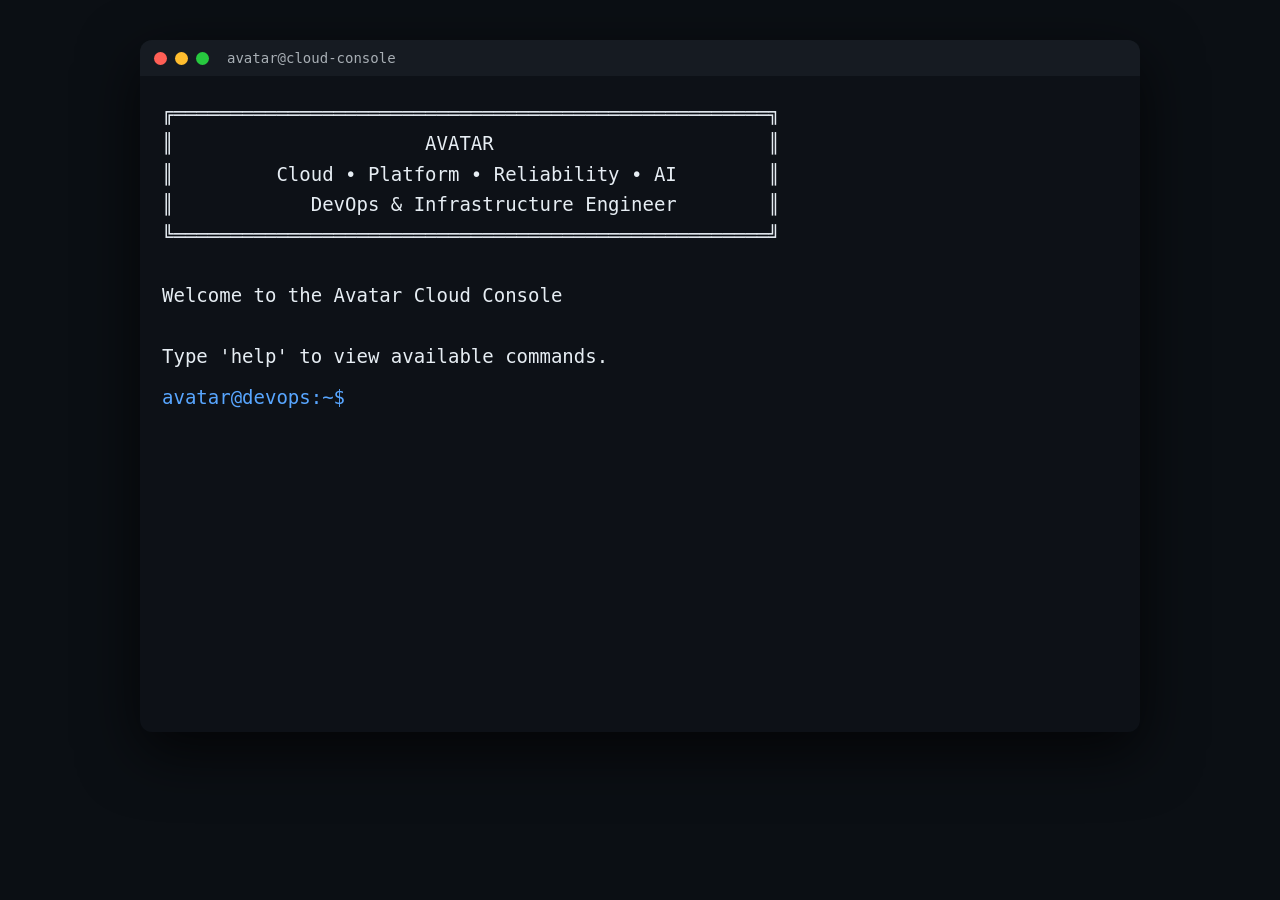
==== index.html @ ad1adbdb "Add files via upload" ====
<!DOCTYPE html>
<html lang="en">
<head>
  <meta charset="UTF-8" />
  <title>Avatar — DevOps Engineer</title>
  <link rel="stylesheet" href="style.css" />
</head>

<body>

<canvas id="matrix"></canvas>

<div id="bootScreen"></div>

<div id="terminalWindow" class="hidden">

  <div class="titlebar">
    <span class="dot red"></span>
    <span class="dot yellow"></span>
    <span class="dot green"></span>
    <span class="title">avatar@cloud-console</span>
  </div>

  <div id="terminal" class="terminal">

    <div id="output"></div>

    <div class="input-line">
      <span class="prompt">avatar@devops:~$</span>
      <input id="commandInput" autofocus autocomplete="off" />
    </div>

  </div>
</div>

<script src="script.js"></script>

</body>
</html>
---- style.css ----
html, body {
  margin: 0;
  padding: 0;
  background: #0b0f14;
  color: #e6edf3;
  font-family: ui-monospace, SFMono-Regular, Menlo, monospace;
  font-size: 19px;
  height: 100%;
  overflow-x: hidden;
}

/* MATRIX BACKGROUND */
#matrix {
  position: fixed;
  top: 0;
  left: 0;
  width: 100%;
  height: 100%;
  opacity: 0.03;
  z-index: -1;
}

/* BOOT SCREEN */
#bootScreen {
  padding: 28px;
  white-space: pre-line;
  min-height: 100vh;
}

/* TERMINAL WINDOW */
#terminalWindow {
  width: 92%;
  max-width: 1000px;
  margin: 40px auto;
  background: #0d1117;
  border-radius: 12px;
  box-shadow: 0 20px 60px rgba(0,0,0,0.7);
  overflow: hidden;
}

/* TITLE BAR */
.titlebar {
  background: #161b22;
  padding: 10px 14px;
  display: flex;
  align-items: center;
}

.dot {
  width: 13px;
  height: 13px;
  border-radius: 50%;
  margin-right: 8px;
}

.red { background: #ff5f56; }
.yellow { background: #ffbd2e; }
.green { background: #27c93f; }

.title {
  margin-left: 10px;
  font-size: 14px;
  opacity: 0.7;
}

/* TERMINAL */
.terminal {
  padding: 22px;
  height: 68vh;
  overflow-y: auto;
}

.hidden {
  display: none;
}

/* INPUT */
.input-line {
  display: flex;
  margin-top: 14px;
}

.prompt {
  margin-right: 10px;
  color: #58a6ff;
}

input {
  background: transparent;
  border: none;
  color: #e6edf3;
  font-family: inherit;
  font-size: 19px;
  outline: none;
  width: 100%;
}

/* OUTPUT */
pre {
  margin: 0;
  line-height: 1.6;
}

/* LINKS */
a {
  color: #58a6ff;
}

/* IMAGE */
img {
  width: 150px;
  border-radius: 10px;
  margin-top: 12px;
}
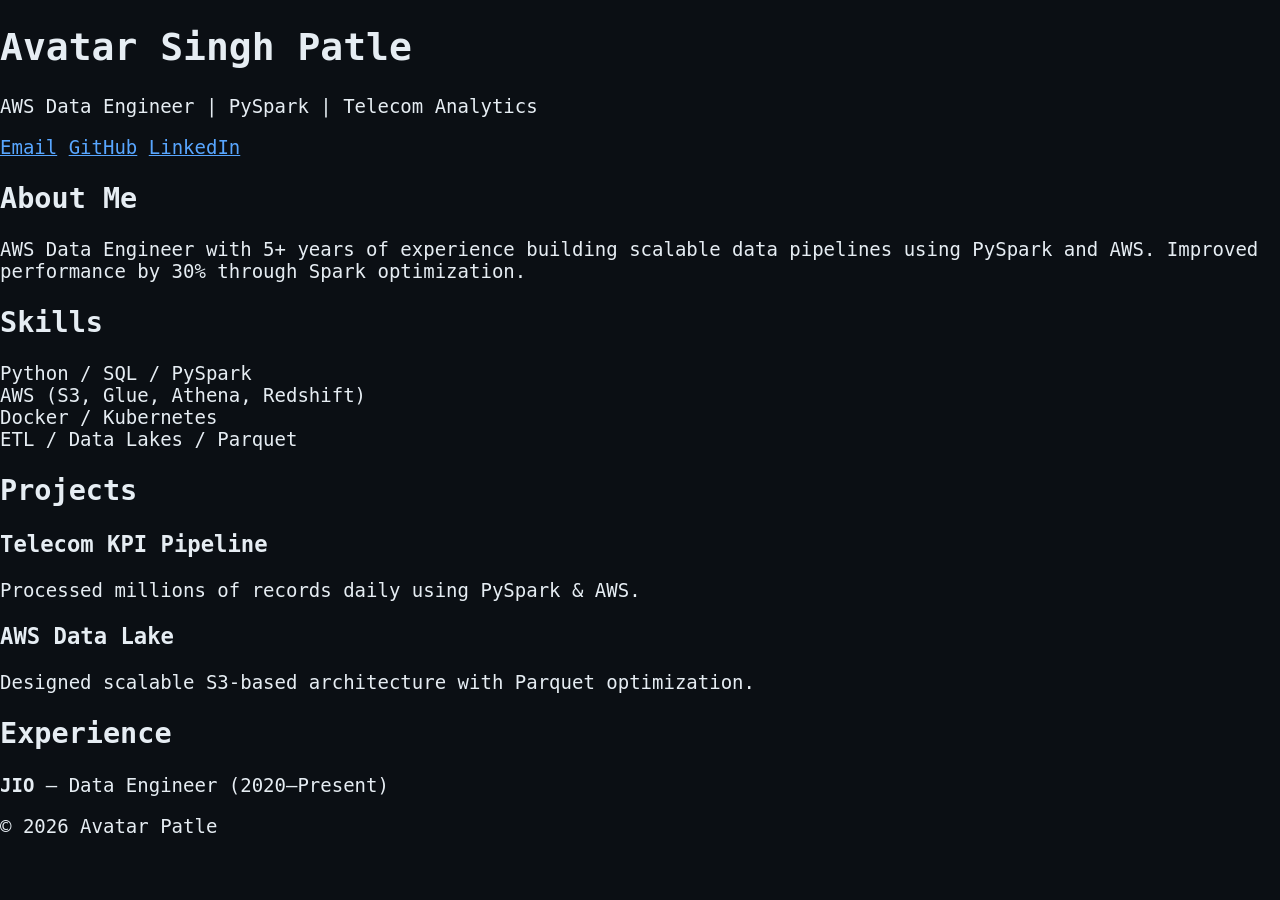
==== commit 99c25d4b: "Update index.html" ====
--- a/index.html
+++ b/index.html
@@ -1,39 +1,66 @@
 <!DOCTYPE html>
 <html lang="en">
 <head>
-  <meta charset="UTF-8" />
-  <title>Avatar — DevOps Engineer</title>
-  <link rel="stylesheet" href="style.css" />
+  <meta charset="UTF-8">
+  <meta name="viewport" content="width=device-width, initial-scale=1.0">
+  <title>Avatar Patle | Data Engineer</title>
+  <link rel="stylesheet" href="style.css">
 </head>
 
 <body>
 
-<canvas id="matrix"></canvas>
+<header>
+  <h1>Avatar Singh Patle</h1>
+  <p>AWS Data Engineer | PySpark | Telecom Analytics</p>
+  <div class="buttons">
+    <a href="mailto:avatarpatle1992@gmail.com">Email</a>
+    <a href="https://github.com/Avatar1992">GitHub</a>
+    <a href="https://linkedin.com/in/avatar-patle-data-engineering-cloud-devops905144226">LinkedIn</a>
+  </div>
+</header>
 
-<div id="bootScreen"></div>
+<section class="card reveal">
+  <h2>About Me</h2>
+  <p>
+    AWS Data Engineer with 5+ years of experience building scalable data pipelines 
+    using PySpark and AWS. Improved performance by 30% through Spark optimization.
+  </p>
+</section>
 
-<div id="terminalWindow" class="hidden">
+<section class="card reveal">
+  <h2>Skills</h2>
+  <div class="grid">
+    <div>Python / SQL / PySpark</div>
+    <div>AWS (S3, Glue, Athena, Redshift)</div>
+    <div>Docker / Kubernetes</div>
+    <div>ETL / Data Lakes / Parquet</div>
+  </div>
+</section>
 
-  <div class="titlebar">
-    <span class="dot red"></span>
-    <span class="dot yellow"></span>
-    <span class="dot green"></span>
-    <span class="title">avatar@cloud-console</span>
+<section class="card reveal">
+  <h2>Projects</h2>
+
+  <div class="project">
+    <h3>Telecom KPI Pipeline</h3>
+    <p>Processed millions of records daily using PySpark & AWS.</p>
   </div>
 
-  <div id="terminal" class="terminal">
+  <div class="project">
+    <h3>AWS Data Lake</h3>
+    <p>Designed scalable S3-based architecture with Parquet optimization.</p>
+  </div>
 
-    <div id="output"></div>
+</section>
 
-    <div class="input-line">
-      <span class="prompt">avatar@devops:~$</span>
-      <input id="commandInput" autofocus autocomplete="off" />
-    </div>
+<section class="card reveal">
+  <h2>Experience</h2>
+  <p><strong>JIO</strong> – Data Engineer (2020–Present)</p>
+</section>
 
-  </div>
-</div>
+<footer>
+  <p>© 2026 Avatar Patle</p>
+</footer>
 
 <script src="script.js"></script>
-
 </body>
 </html>
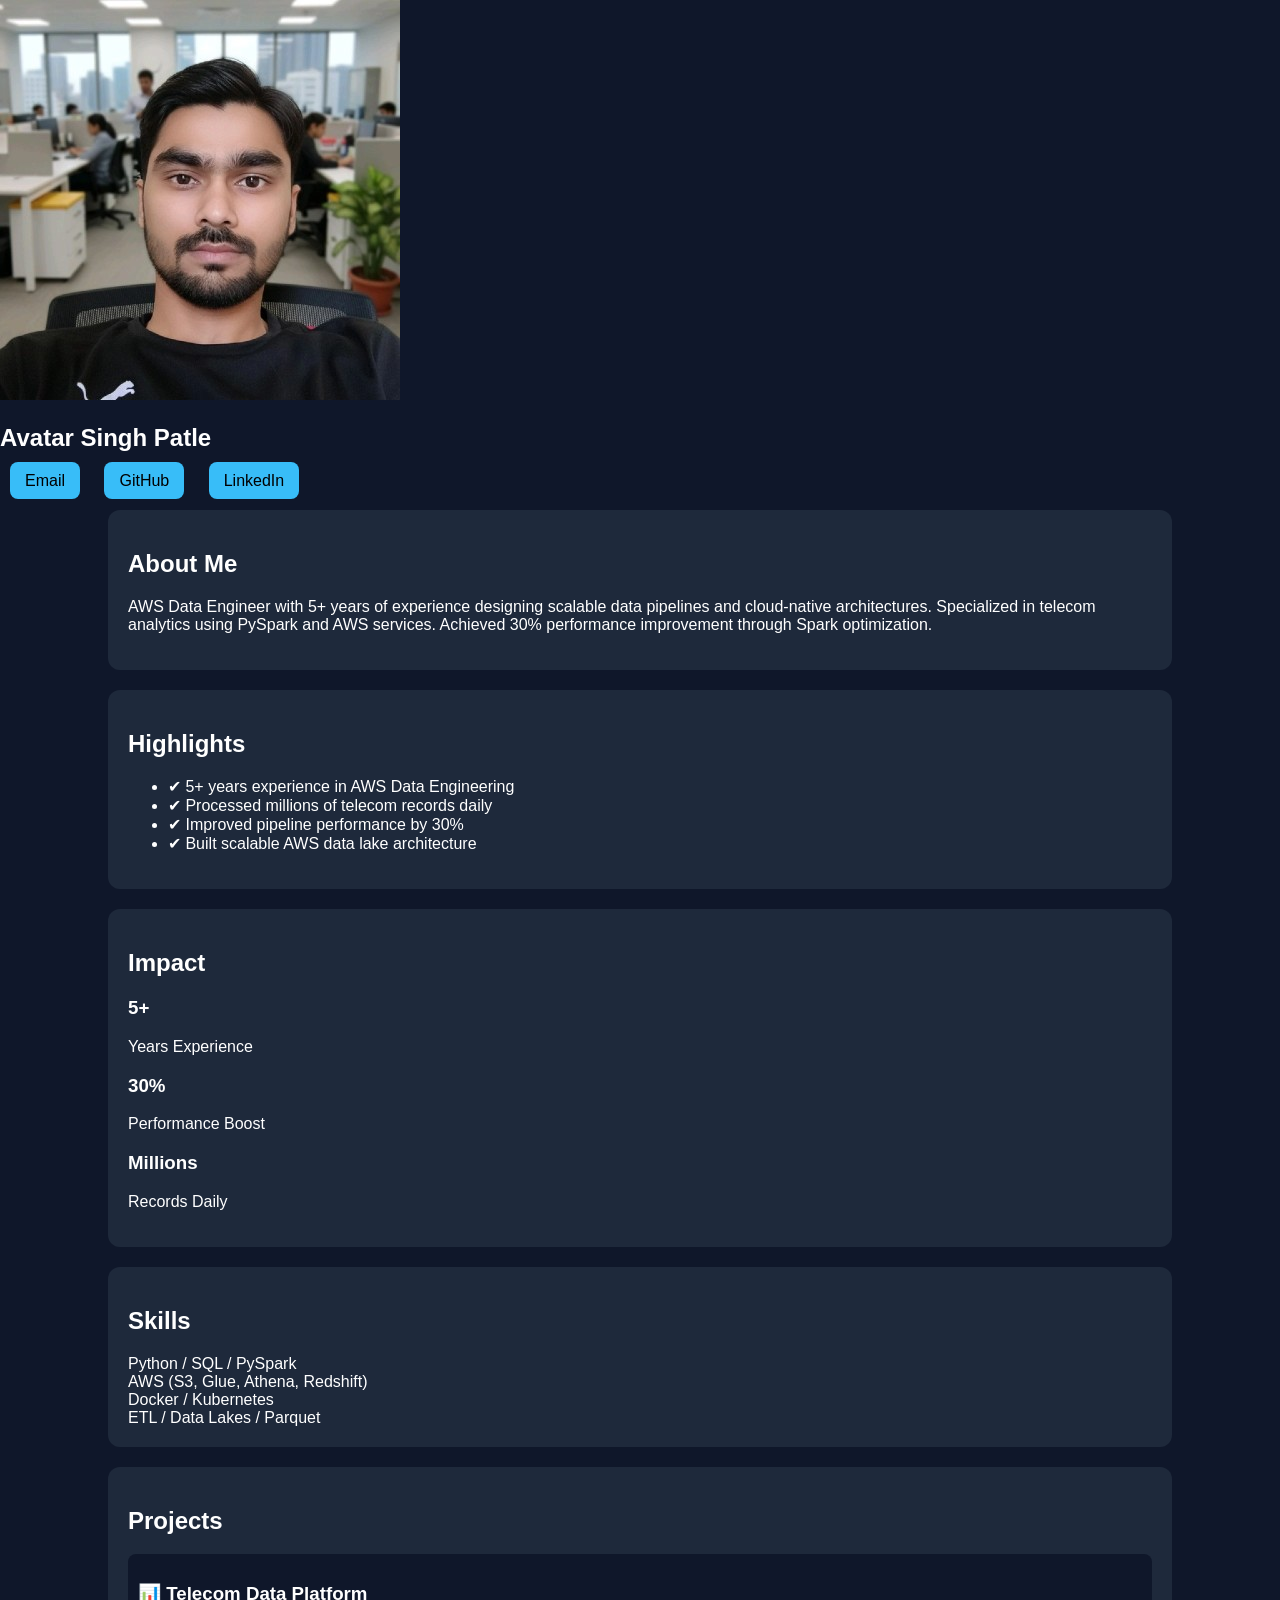
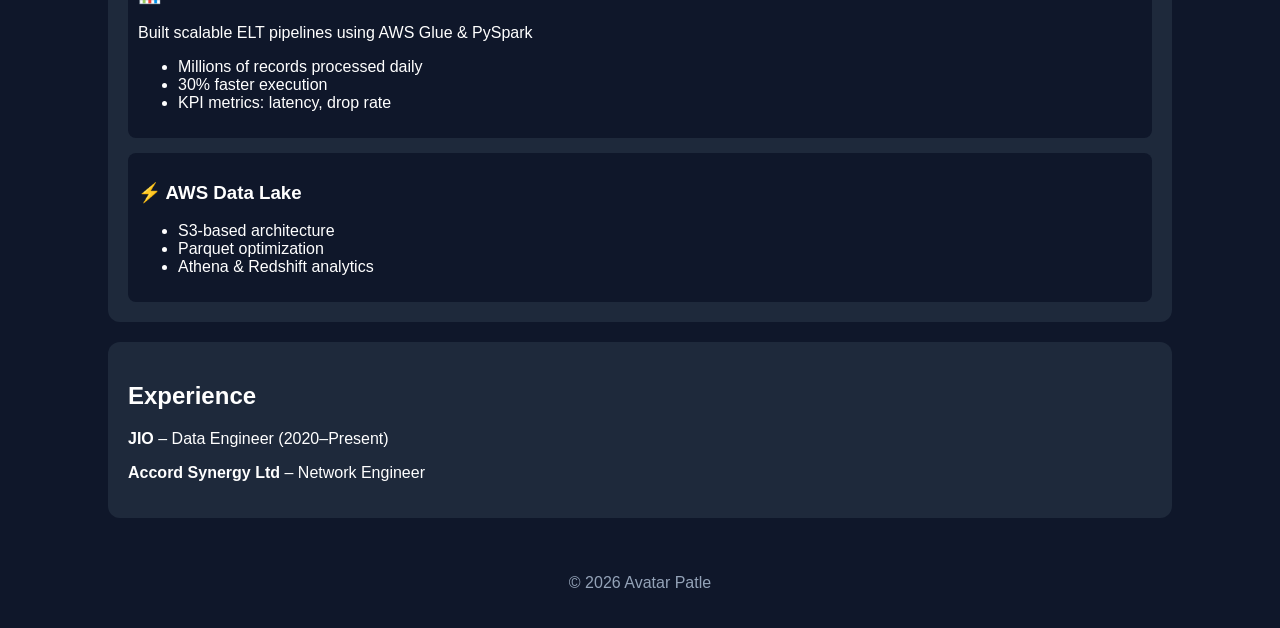
==== commit 3de85601: "Update index.html" ====
--- a/index.html
+++ b/index.html
@@ -9,27 +9,59 @@
 
 <body>
 
-<header>
-  <h1>Avatar Singh Patle</h1>
-  <p>AWS Data Engineer | PySpark | Telecom Analytics</p>
-  <div class="buttons">
-    <a href="mailto:avatarpatle1992@gmail.com">Email</a>
-    <a href="https://github.com/Avatar1992">GitHub</a>
-    <a href="https://linkedin.com/in/avatar-patle-data-engineering-cloud-devops905144226">LinkedIn</a>
+<!-- HERO -->
+<section class="hero">
+  <div class="overlay"></div>
+
+  <div class="hero-content">
+    <img src="profile.jpg" alt="Avatar Patle" class="profile-img">
+
+    <h1>Avatar Singh Patle</h1>
+    <h2><span id="typing"></span></h2>
+
+    <div class="buttons">
+      <a href="mailto:avatarpatle1992@gmail.com">Email</a>
+      <a href="https://github.com/Avatar1992">GitHub</a>
+      <a href="https://linkedin.com/in/avatar-patle-data-engineering-cloud-devops905144226">LinkedIn</a>
+    </div>
   </div>
-</header>
+</section>
 
+<!-- ABOUT -->
 <section class="card reveal">
   <h2>About Me</h2>
   <p>
-    AWS Data Engineer with 5+ years of experience building scalable data pipelines 
-    using PySpark and AWS. Improved performance by 30% through Spark optimization.
+    AWS Data Engineer with 5+ years of experience designing scalable data pipelines 
+    and cloud-native architectures. Specialized in telecom analytics using PySpark 
+    and AWS services. Achieved 30% performance improvement through Spark optimization.
   </p>
 </section>
 
+<!-- HIGHLIGHTS -->
+<section class="card reveal">
+  <h2>Highlights</h2>
+  <ul>
+    <li>✔ 5+ years experience in AWS Data Engineering</li>
+    <li>✔ Processed millions of telecom records daily</li>
+    <li>✔ Improved pipeline performance by 30%</li>
+    <li>✔ Built scalable AWS data lake architecture</li>
+  </ul>
+</section>
+
+<!-- METRICS -->
+<section class="card reveal">
+  <h2>Impact</h2>
+  <div class="metrics">
+    <div><h3>5+</h3><p>Years Experience</p></div>
+    <div><h3>30%</h3><p>Performance Boost</p></div>
+    <div><h3>Millions</h3><p>Records Daily</p></div>
+  </div>
+</section>
+
+<!-- SKILLS -->
 <section class="card reveal">
   <h2>Skills</h2>
-  <div class="grid">
+  <div class="skills">
     <div>Python / SQL / PySpark</div>
     <div>AWS (S3, Glue, Athena, Redshift)</div>
     <div>Docker / Kubernetes</div>
@@ -37,24 +69,36 @@
   </div>
 </section>
 
+<!-- PROJECTS -->
 <section class="card reveal">
   <h2>Projects</h2>
 
   <div class="project">
-    <h3>Telecom KPI Pipeline</h3>
-    <p>Processed millions of records daily using PySpark & AWS.</p>
+    <h3>📊 Telecom Data Platform</h3>
+    <p>Built scalable ELT pipelines using AWS Glue & PySpark</p>
+    <ul>
+      <li>Millions of records processed daily</li>
+      <li>30% faster execution</li>
+      <li>KPI metrics: latency, drop rate</li>
+    </ul>
   </div>
 
   <div class="project">
-    <h3>AWS Data Lake</h3>
-    <p>Designed scalable S3-based architecture with Parquet optimization.</p>
+    <h3>⚡ AWS Data Lake</h3>
+    <ul>
+      <li>S3-based architecture</li>
+      <li>Parquet optimization</li>
+      <li>Athena & Redshift analytics</li>
+    </ul>
   </div>
 
 </section>
 
+<!-- EXPERIENCE -->
 <section class="card reveal">
   <h2>Experience</h2>
   <p><strong>JIO</strong> – Data Engineer (2020–Present)</p>
+  <p><strong>Accord Synergy Ltd</strong> – Network Engineer</p>
 </section>
 
 <footer>
--- a/style.css
+++ b/style.css
@@ -1,114 +1,79 @@
-html, body {
+body {
   margin: 0;
-  padding: 0;
-  background: #0b0f14;
-  color: #e6edf3;
-  font-family: ui-monospace, SFMono-Regular, Menlo, monospace;
-  font-size: 19px;
-  height: 100%;
-  overflow-x: hidden;
+  font-family: 'Segoe UI', sans-serif;
+  background: #0f172a;
+  color: white;
 }
 
-/* MATRIX BACKGROUND */
-#matrix {
-  position: fixed;
-  top: 0;
-  left: 0;
-  width: 100%;
-  height: 100%;
-  opacity: 0.03;
-  z-index: -1;
+/* Header */
+header {
+  text-align: center;
+  padding: 60px 20px;
 }
 
-/* BOOT SCREEN */
-#bootScreen {
-  padding: 28px;
-  white-space: pre-line;
-  min-height: 100vh;
+header h1 {
+  font-size: 40px;
+  color: #38bdf8;
 }
 
-/* TERMINAL WINDOW */
-#terminalWindow {
-  width: 92%;
-  max-width: 1000px;
-  margin: 40px auto;
-  background: #0d1117;
-  border-radius: 12px;
-  box-shadow: 0 20px 60px rgba(0,0,0,0.7);
-  overflow: hidden;
+.buttons a {
+  margin: 10px;
+  padding: 10px 15px;
+  background: #38bdf8;
+  color: black;
+  border-radius: 8px;
+  text-decoration: none;
+  transition: 0.3s;
 }
 
-/* TITLE BAR */
-.titlebar {
-  background: #161b22;
-  padding: 10px 14px;
-  display: flex;
-  align-items: center;
+.buttons a:hover {
+  background: white;
 }
 
-.dot {
-  width: 13px;
-  height: 13px;
-  border-radius: 50%;
-  margin-right: 8px;
+/* Cards */
+.card {
+  width: 80%;
+  margin: 20px auto;
+  background: #1e293b;
+  padding: 20px;
+  border-radius: 12px;
+  transition: transform 0.3s;
 }
 
-.red { background: #ff5f56; }
-.yellow { background: #ffbd2e; }
-.green { background: #27c93f; }
-
-.title {
-  margin-left: 10px;
-  font-size: 14px;
-  opacity: 0.7;
+.card:hover {
+  transform: translateY(-5px);
 }
 
-/* TERMINAL */
-.terminal {
-  padding: 22px;
-  height: 68vh;
-  overflow-y: auto;
+/* Grid */
+.grid {
+  display: grid;
+  grid-template-columns: repeat(2, 1fr);
+  gap: 10px;
 }
 
-.hidden {
-  display: none;
+/* Projects */
+.project {
+  margin-top: 15px;
+  padding: 10px;
+  background: #0f172a;
+  border-radius: 8px;
 }
 
-/* INPUT */
-.input-line {
-  display: flex;
-  margin-top: 14px;
+/* Footer */
+footer {
+  text-align: center;
+  padding: 20px;
+  color: #94a3b8;
 }
 
-.prompt {
-  margin-right: 10px;
-  color: #58a6ff;
+/* Scroll Animation */
+.reveal {
+  opacity: 0;
+  transform: translateY(40px);
+  transition: 0.6s;
 }
 
-input {
-  background: transparent;
-  border: none;
-  color: #e6edf3;
-  font-family: inherit;
-  font-size: 19px;
-  outline: none;
-  width: 100%;
+.reveal.active {
+  opacity: 1;
+  transform: translateY(0);
 }
-
-/* OUTPUT */
-pre {
-  margin: 0;
-  line-height: 1.6;
-}
-
-/* LINKS */
-a {
-  color: #58a6ff;
-}
-
-/* IMAGE */
-img {
-  width: 150px;
-  border-radius: 10px;
-  margin-top: 12px;
-}
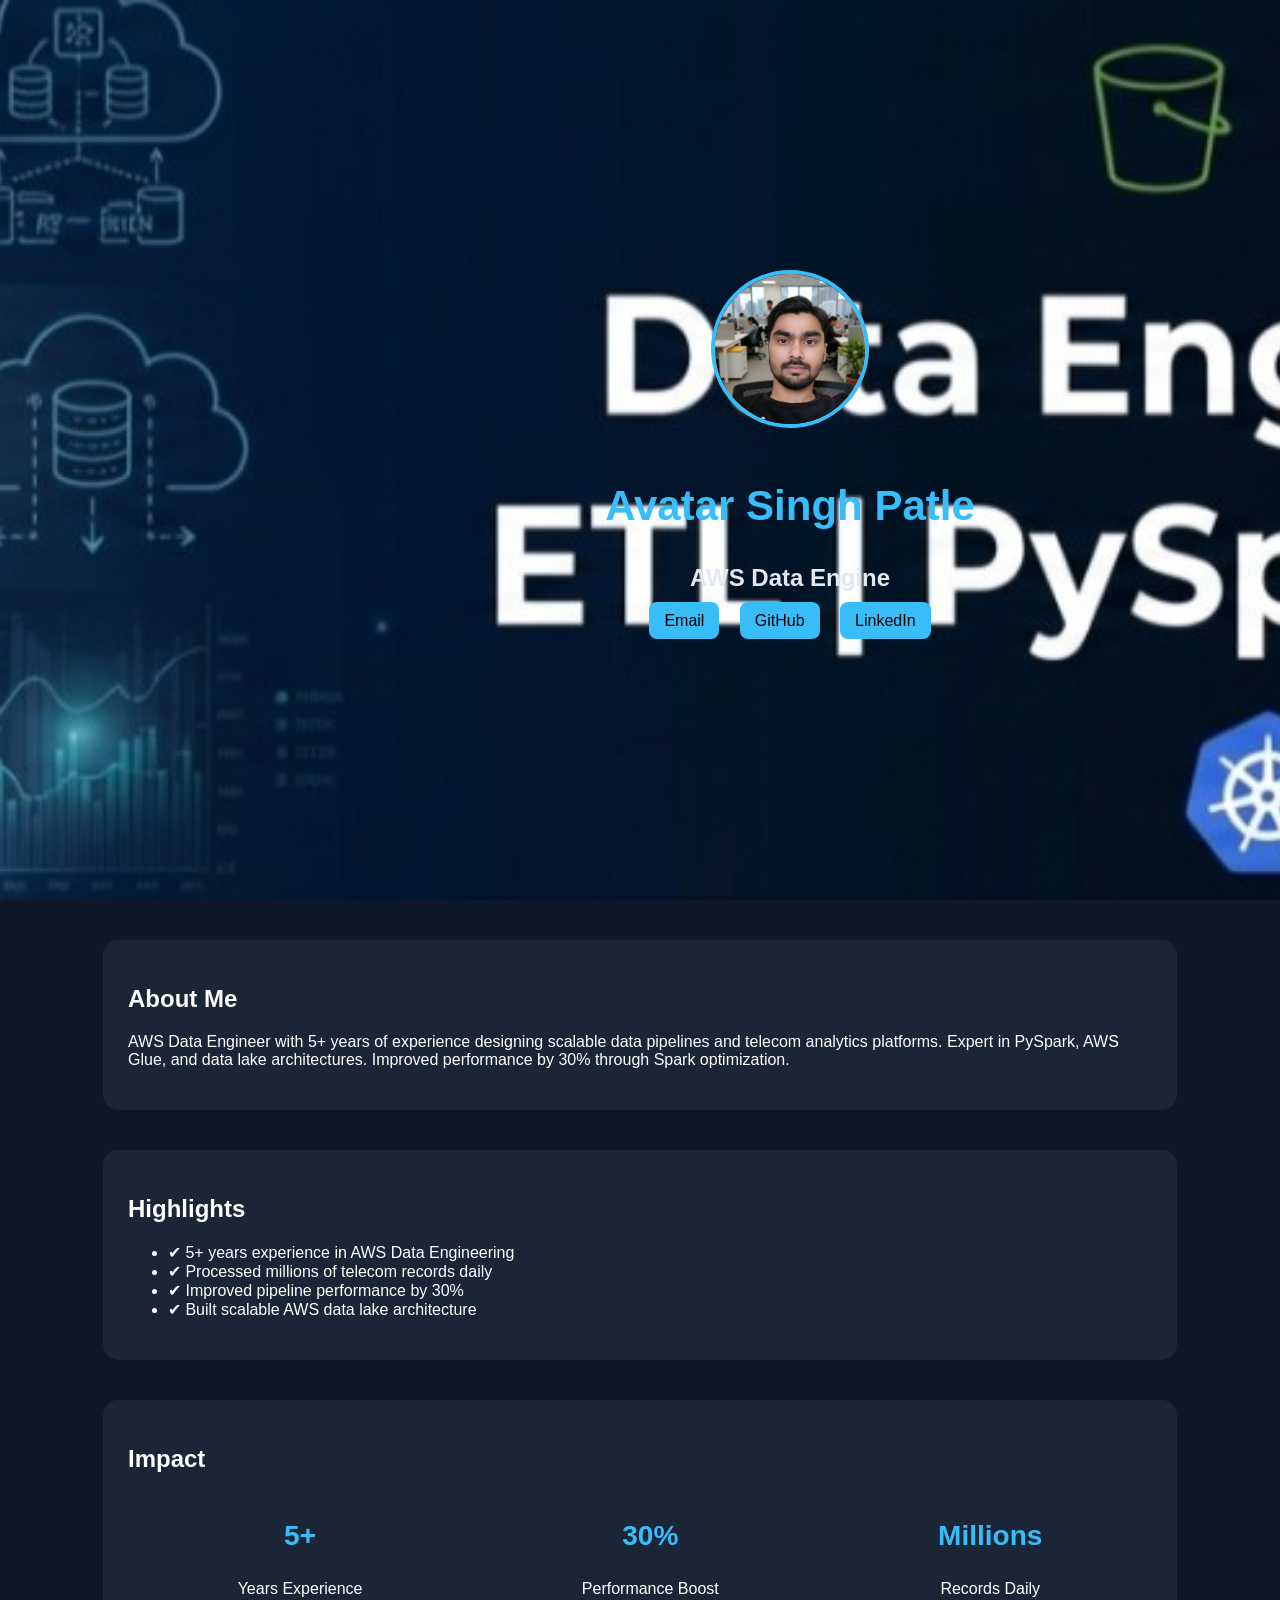
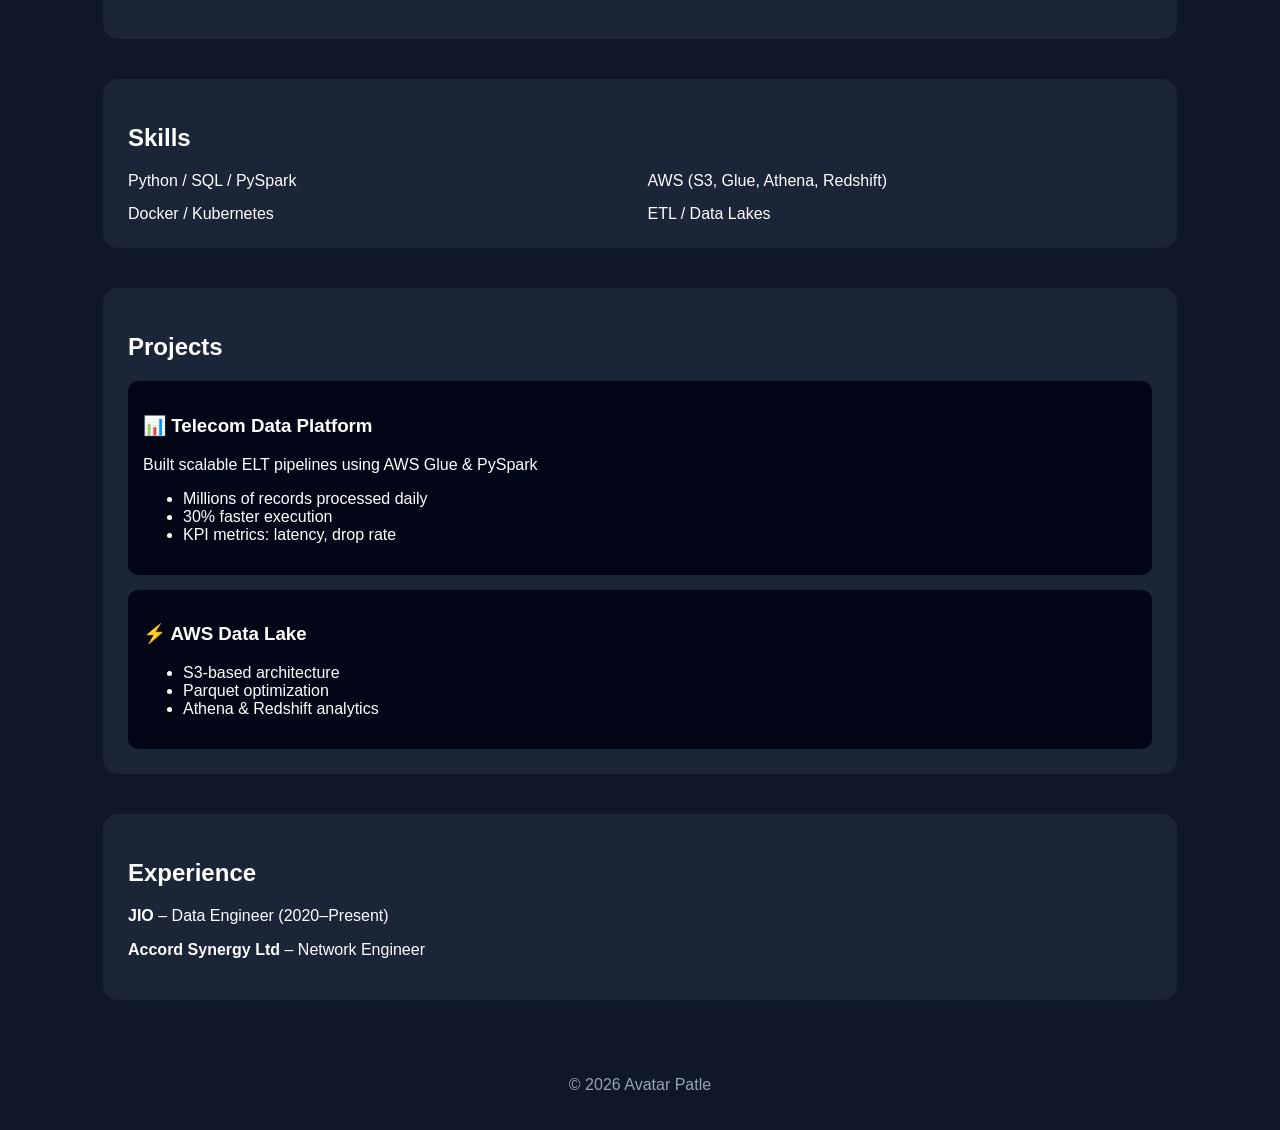
==== commit 9d0d1f8a: "Update index.html" ====
--- a/index.html
+++ b/index.html
@@ -11,10 +11,12 @@
 
 <!-- HERO -->
 <section class="hero">
-  <div class="overlay"></div>
+
+  <!-- Canvas Animation -->
+  <canvas id="bgCanvas"></canvas>
 
   <div class="hero-content">
-    <img src="profile.jpg" alt="Avatar Patle" class="profile-img">
+    <img src="profile.jpg" class="profile-img">
 
     <h1>Avatar Singh Patle</h1>
     <h2><span id="typing"></span></h2>
@@ -32,8 +34,8 @@
   <h2>About Me</h2>
   <p>
     AWS Data Engineer with 5+ years of experience designing scalable data pipelines 
-    and cloud-native architectures. Specialized in telecom analytics using PySpark 
-    and AWS services. Achieved 30% performance improvement through Spark optimization.
+    and telecom analytics platforms. Expert in PySpark, AWS Glue, and data lake architectures.
+    Improved performance by 30% through Spark optimization.
   </p>
 </section>
 
@@ -65,7 +67,7 @@
     <div>Python / SQL / PySpark</div>
     <div>AWS (S3, Glue, Athena, Redshift)</div>
     <div>Docker / Kubernetes</div>
-    <div>ETL / Data Lakes / Parquet</div>
+    <div>ETL / Data Lakes</div>
   </div>
 </section>
 
--- a/style.css
+++ b/style.css
@@ -5,19 +5,49 @@
   color: white;
 }
 
-/* Header */
-header {
-  text-align: center;
-  padding: 60px 20px;
+/* HERO */
+.hero {
+  height: 100vh;
+  background: url('banner.jpg') no-repeat center center/cover;
+  position: relative;
+  display: flex;
+  justify-content: center;
+  align-items: center;
 }
 
-header h1 {
-  font-size: 40px;
+.overlay {
+  position: absolute;
+  width: 100%;
+  height: 100%;
+  background: rgba(0,0,0,0.6);
+}
+
+.hero-content {
+  position: relative;
+  text-align: center;
+  z-index: 2;
+}
+
+.profile-img {
+  width: 150px;
+  height: 150px;
+  border-radius: 50%;
+  border: 4px solid #38bdf8;
+  margin-bottom: 15px;
+}
+
+.hero h1 {
+  font-size: 42px;
   color: #38bdf8;
 }
 
+.hero h2 {
+  color: #e2e8f0;
+}
+
+/* BUTTONS */
 .buttons a {
-  margin: 10px;
+  margin: 8px;
   padding: 10px 15px;
   background: #38bdf8;
   color: black;
@@ -30,43 +60,55 @@
   background: white;
 }
 
-/* Cards */
+/* CARDS */
 .card {
   width: 80%;
-  margin: 20px auto;
-  background: #1e293b;
-  padding: 20px;
-  border-radius: 12px;
-  transition: transform 0.3s;
+  margin: 40px auto;
+  padding: 25px;
+  border-radius: 15px;
+  background: rgba(30,41,59,0.85);
+  backdrop-filter: blur(10px);
 }
 
 .card:hover {
   transform: translateY(-5px);
 }
 
-/* Grid */
-.grid {
+/* SKILLS */
+.skills {
   display: grid;
-  grid-template-columns: repeat(2, 1fr);
-  gap: 10px;
+  grid-template-columns: repeat(2,1fr);
+  gap: 15px;
 }
 
-/* Projects */
+/* PROJECT */
 .project {
   margin-top: 15px;
-  padding: 10px;
-  background: #0f172a;
-  border-radius: 8px;
+  padding: 15px;
+  background: #020617;
+  border-radius: 10px;
 }
 
-/* Footer */
+/* METRICS */
+.metrics {
+  display: flex;
+  justify-content: space-around;
+  text-align: center;
+}
+
+.metrics h3 {
+  color: #38bdf8;
+  font-size: 28px;
+}
+
+/* FOOTER */
 footer {
   text-align: center;
   padding: 20px;
   color: #94a3b8;
 }
 
-/* Scroll Animation */
+/* ANIMATION */
 .reveal {
   opacity: 0;
   transform: translateY(40px);
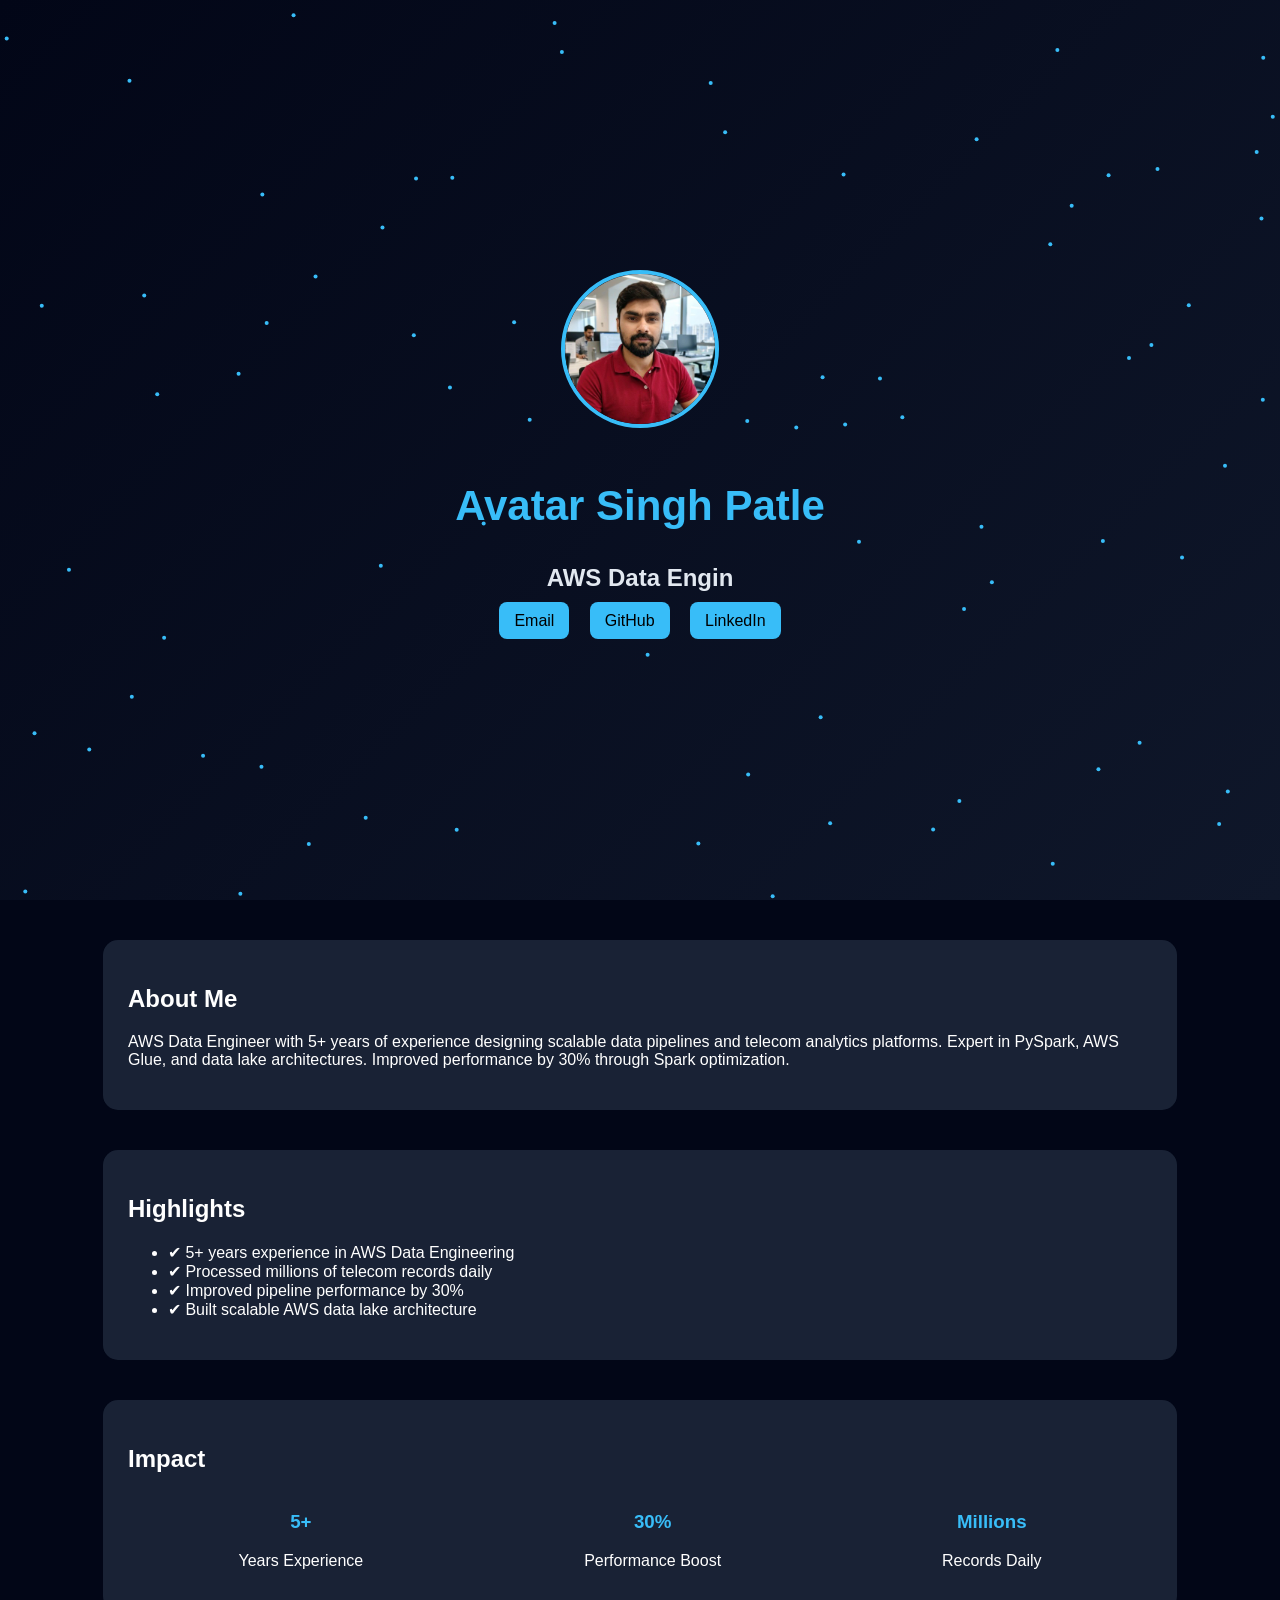
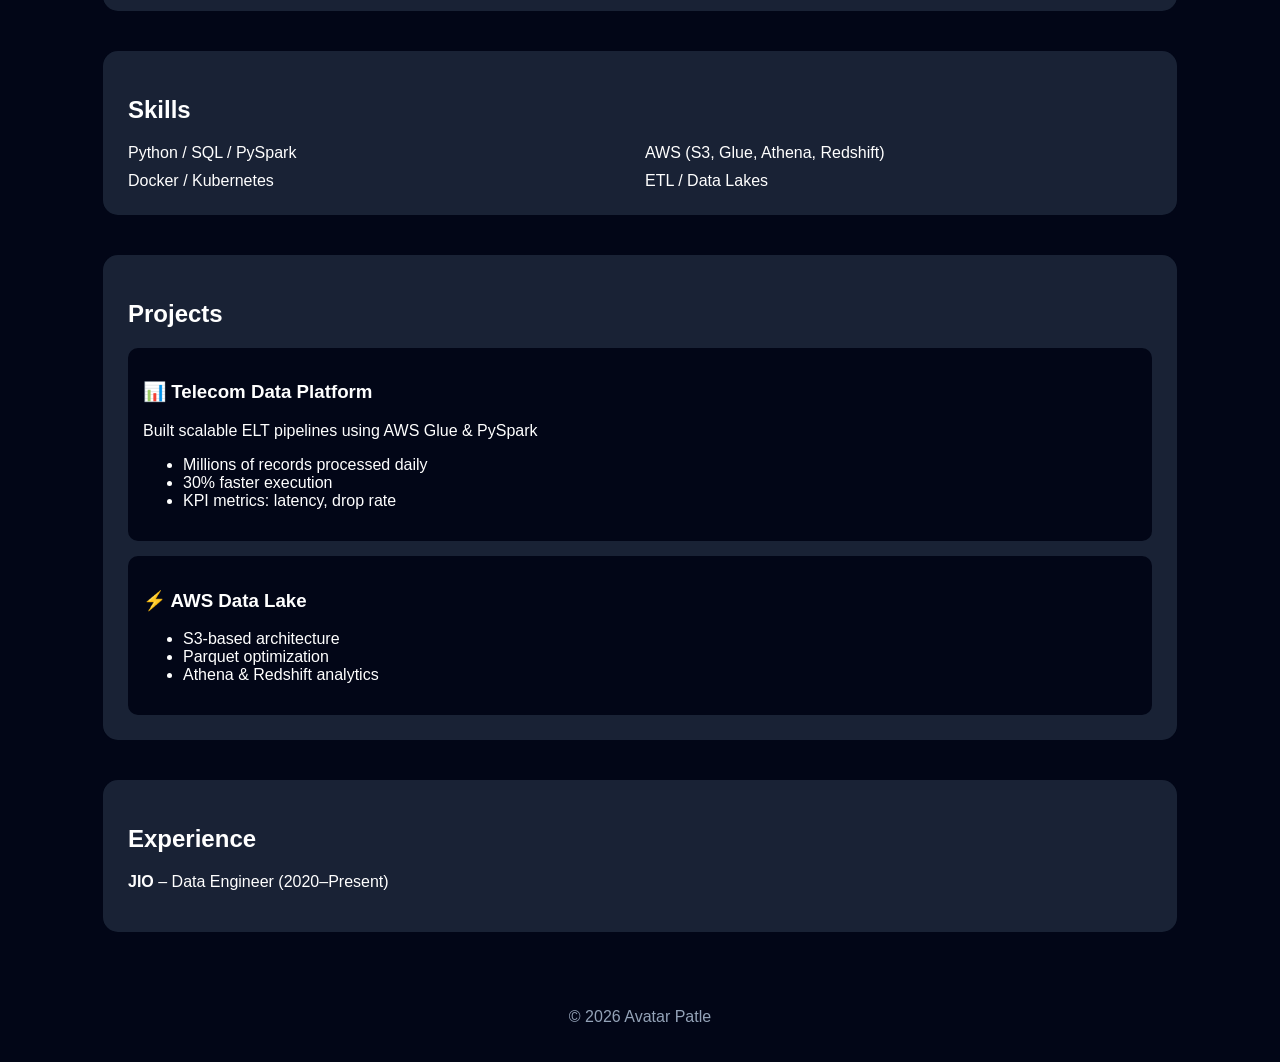
==== commit 20925bab: "Update index.html" ====
--- a/index.html
+++ b/index.html
@@ -100,7 +100,6 @@
 <section class="card reveal">
   <h2>Experience</h2>
   <p><strong>JIO</strong> – Data Engineer (2020–Present)</p>
-  <p><strong>Accord Synergy Ltd</strong> – Network Engineer</p>
 </section>
 
 <footer>
--- a/style.css
+++ b/style.css
@@ -1,27 +1,29 @@
 body {
   margin: 0;
   font-family: 'Segoe UI', sans-serif;
-  background: #0f172a;
+  background: #020617;
   color: white;
 }
 
 /* HERO */
 .hero {
   height: 100vh;
-  background: url('banner.jpg') no-repeat center center/cover;
   position: relative;
   display: flex;
   justify-content: center;
   align-items: center;
+  overflow: hidden;
 }
 
-.overlay {
+/* CANVAS */
+#bgCanvas {
   position: absolute;
   width: 100%;
   height: 100%;
-  background: rgba(0,0,0,0.6);
+  background: linear-gradient(135deg, #020617, #0f172a);
 }
 
+/* HERO CONTENT */
 .hero-content {
   position: relative;
   text-align: center;
@@ -53,11 +55,6 @@
   color: black;
   border-radius: 8px;
   text-decoration: none;
-  transition: 0.3s;
-}
-
-.buttons a:hover {
-  background: white;
 }
 
 /* CARDS */
@@ -70,15 +67,22 @@
   backdrop-filter: blur(10px);
 }
 
-.card:hover {
-  transform: translateY(-5px);
+/* METRICS */
+.metrics {
+  display: flex;
+  justify-content: space-around;
+  text-align: center;
+}
+
+.metrics h3 {
+  color: #38bdf8;
 }
 
 /* SKILLS */
 .skills {
   display: grid;
   grid-template-columns: repeat(2,1fr);
-  gap: 15px;
+  gap: 10px;
 }
 
 /* PROJECT */
@@ -89,18 +93,6 @@
   border-radius: 10px;
 }
 
-/* METRICS */
-.metrics {
-  display: flex;
-  justify-content: space-around;
-  text-align: center;
-}
-
-.metrics h3 {
-  color: #38bdf8;
-  font-size: 28px;
-}
-
 /* FOOTER */
 footer {
   text-align: center;
@@ -108,7 +100,7 @@
   color: #94a3b8;
 }
 
-/* ANIMATION */
+/* SCROLL ANIMATION */
 .reveal {
   opacity: 0;
   transform: translateY(40px);
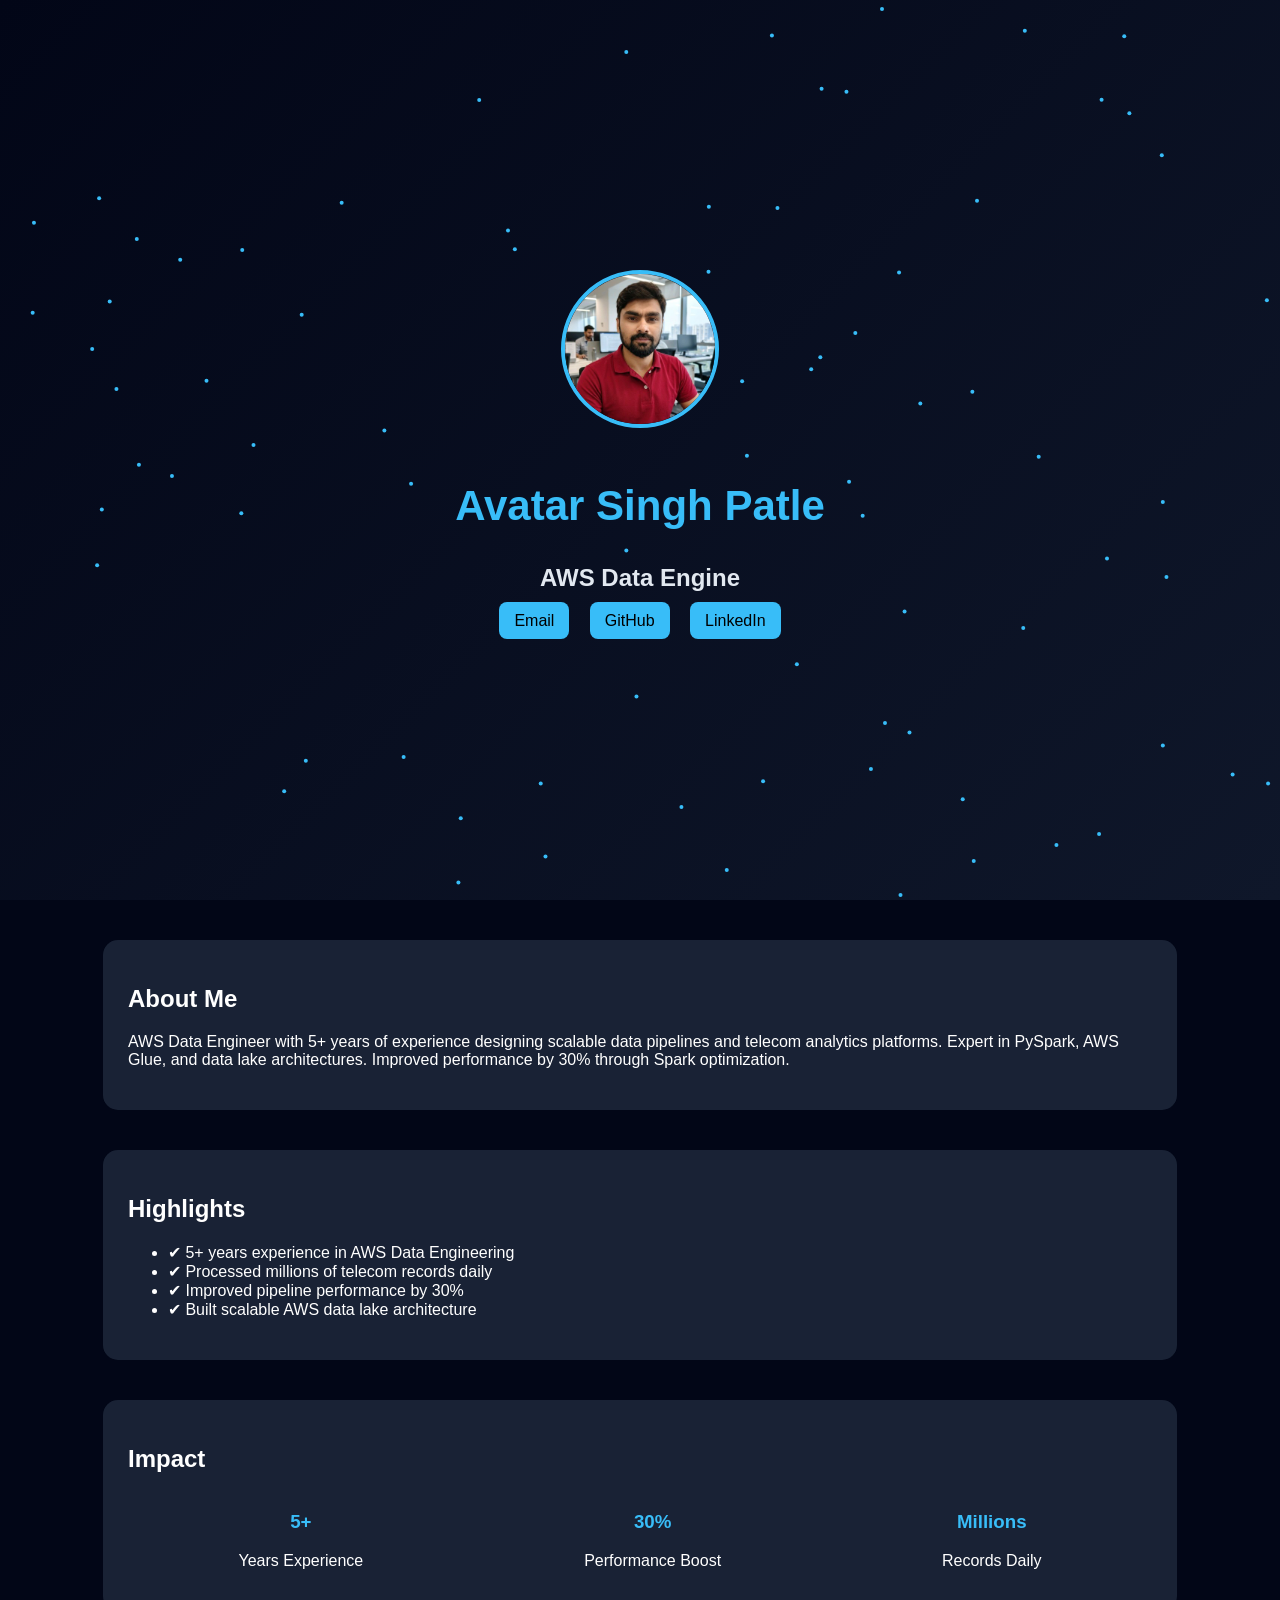
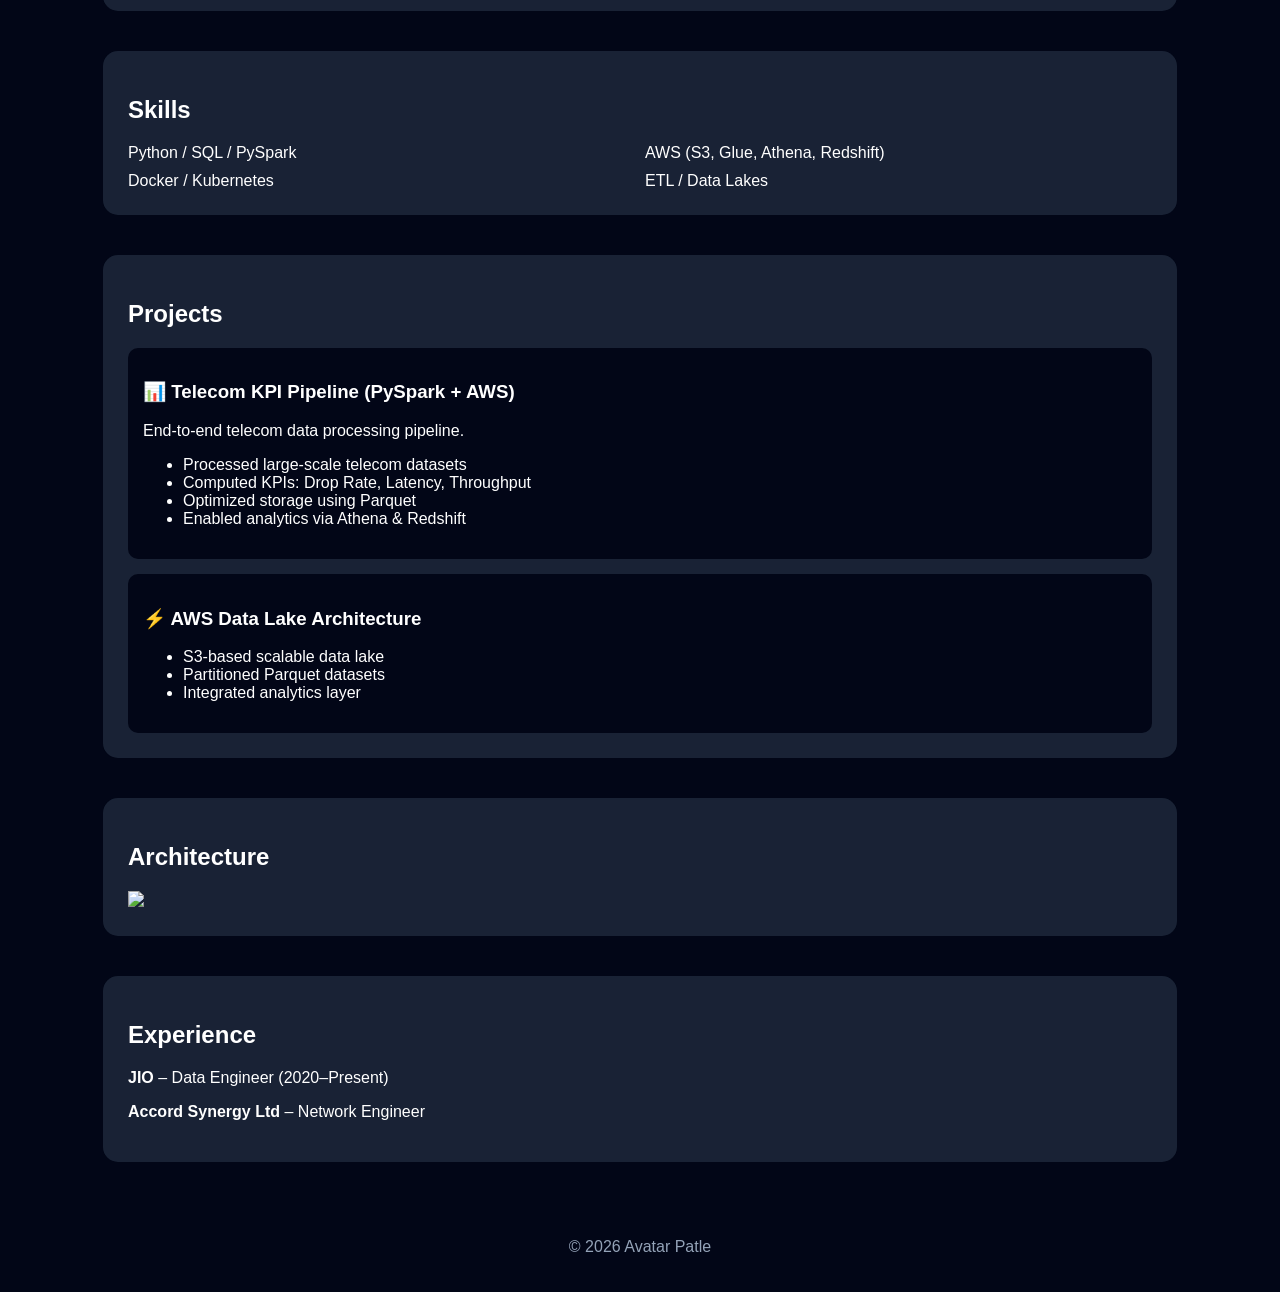
==== commit 96d45b86: "Update index.html" ====
--- a/index.html
+++ b/index.html
@@ -11,8 +11,6 @@
 
 <!-- HERO -->
 <section class="hero">
-
-  <!-- Canvas Animation -->
   <canvas id="bgCanvas"></canvas>
 
   <div class="hero-content">
@@ -76,30 +74,38 @@
   <h2>Projects</h2>
 
   <div class="project">
-    <h3>📊 Telecom Data Platform</h3>
-    <p>Built scalable ELT pipelines using AWS Glue & PySpark</p>
+    <h3>📊 Telecom KPI Pipeline (PySpark + AWS)</h3>
+    <p>End-to-end telecom data processing pipeline.</p>
     <ul>
-      <li>Millions of records processed daily</li>
-      <li>30% faster execution</li>
-      <li>KPI metrics: latency, drop rate</li>
+      <li>Processed large-scale telecom datasets</li>
+      <li>Computed KPIs: Drop Rate, Latency, Throughput</li>
+      <li>Optimized storage using Parquet</li>
+      <li>Enabled analytics via Athena & Redshift</li>
     </ul>
   </div>
 
   <div class="project">
-    <h3>⚡ AWS Data Lake</h3>
+    <h3>⚡ AWS Data Lake Architecture</h3>
     <ul>
-      <li>S3-based architecture</li>
-      <li>Parquet optimization</li>
-      <li>Athena & Redshift analytics</li>
+      <li>S3-based scalable data lake</li>
+      <li>Partitioned Parquet datasets</li>
+      <li>Integrated analytics layer</li>
     </ul>
   </div>
 
+</section>
+
+<!-- ARCHITECTURE -->
+<section class="card reveal">
+  <h2>Architecture</h2>
+  <img src="architecture.png" class="arch-img">
 </section>
 
 <!-- EXPERIENCE -->
 <section class="card reveal">
   <h2>Experience</h2>
   <p><strong>JIO</strong> – Data Engineer (2020–Present)</p>
+  <p><strong>Accord Synergy Ltd</strong> – Network Engineer</p>
 </section>
 
 <footer>
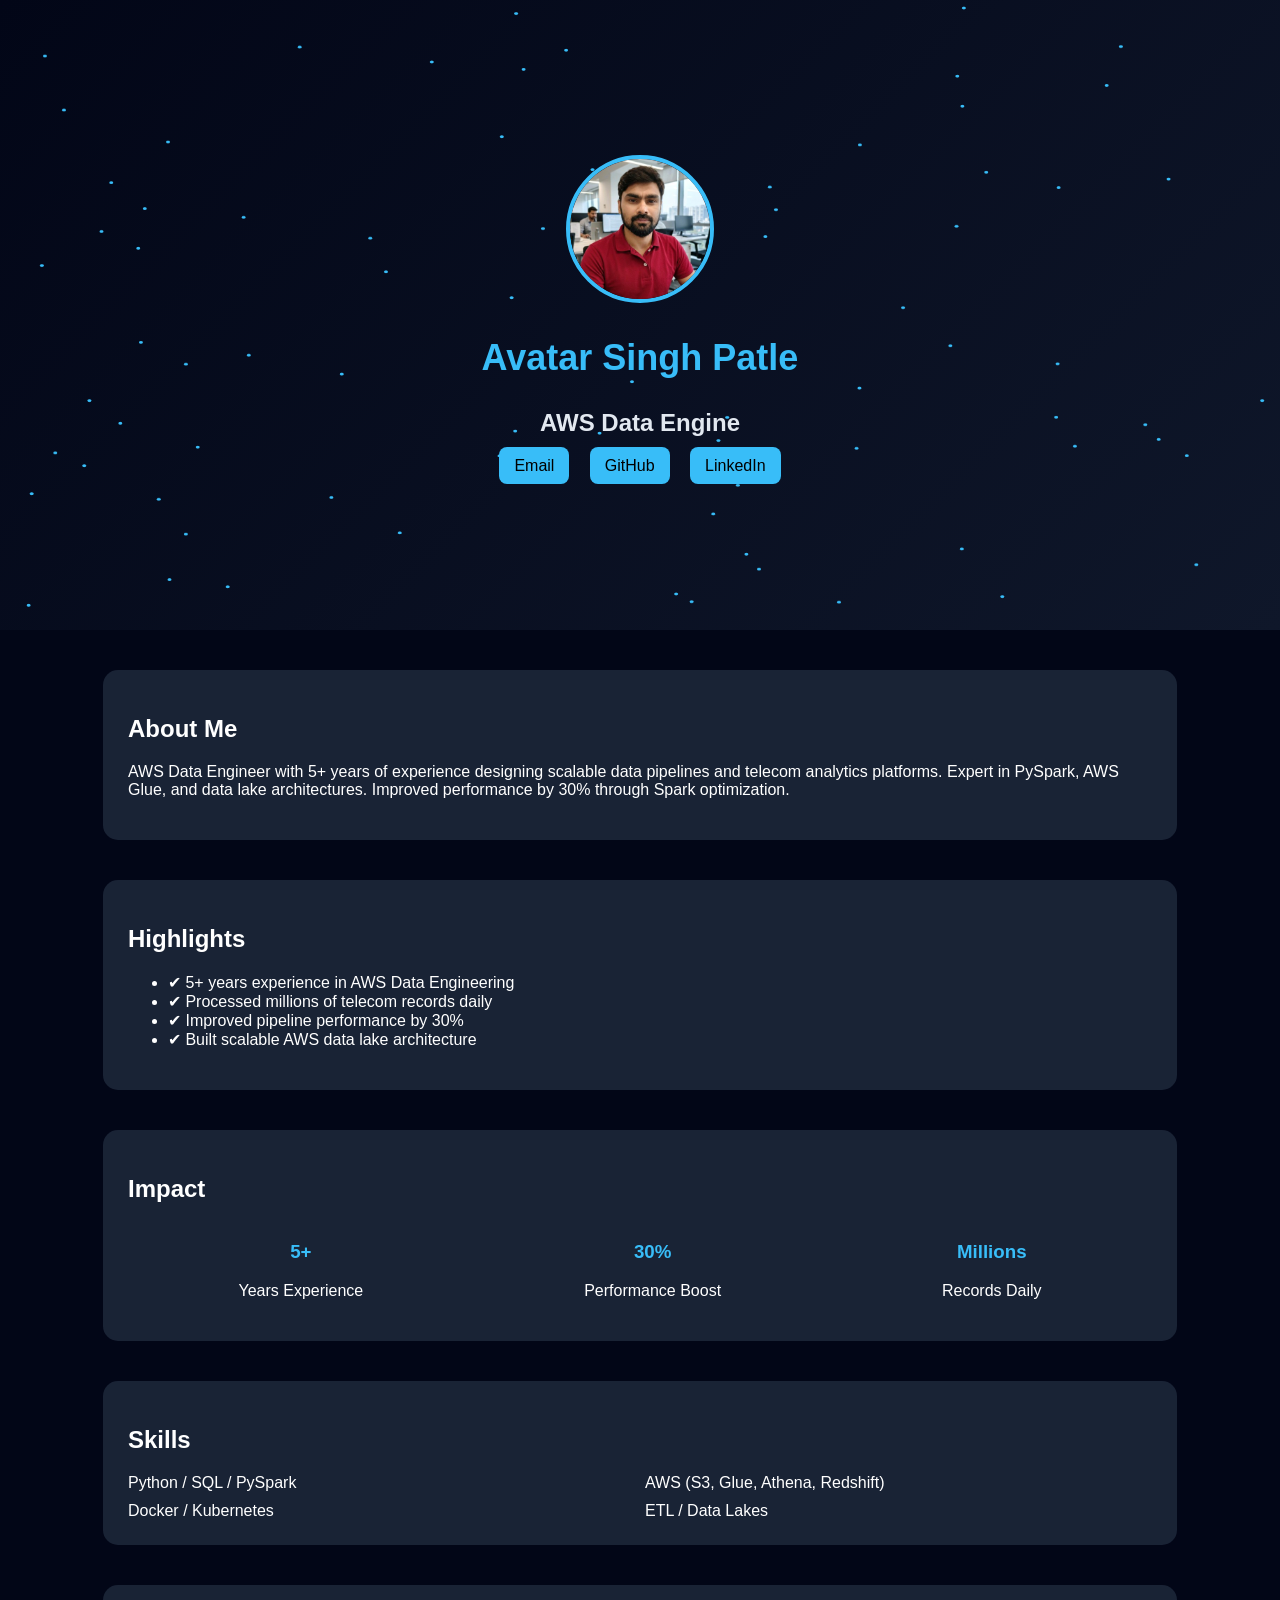
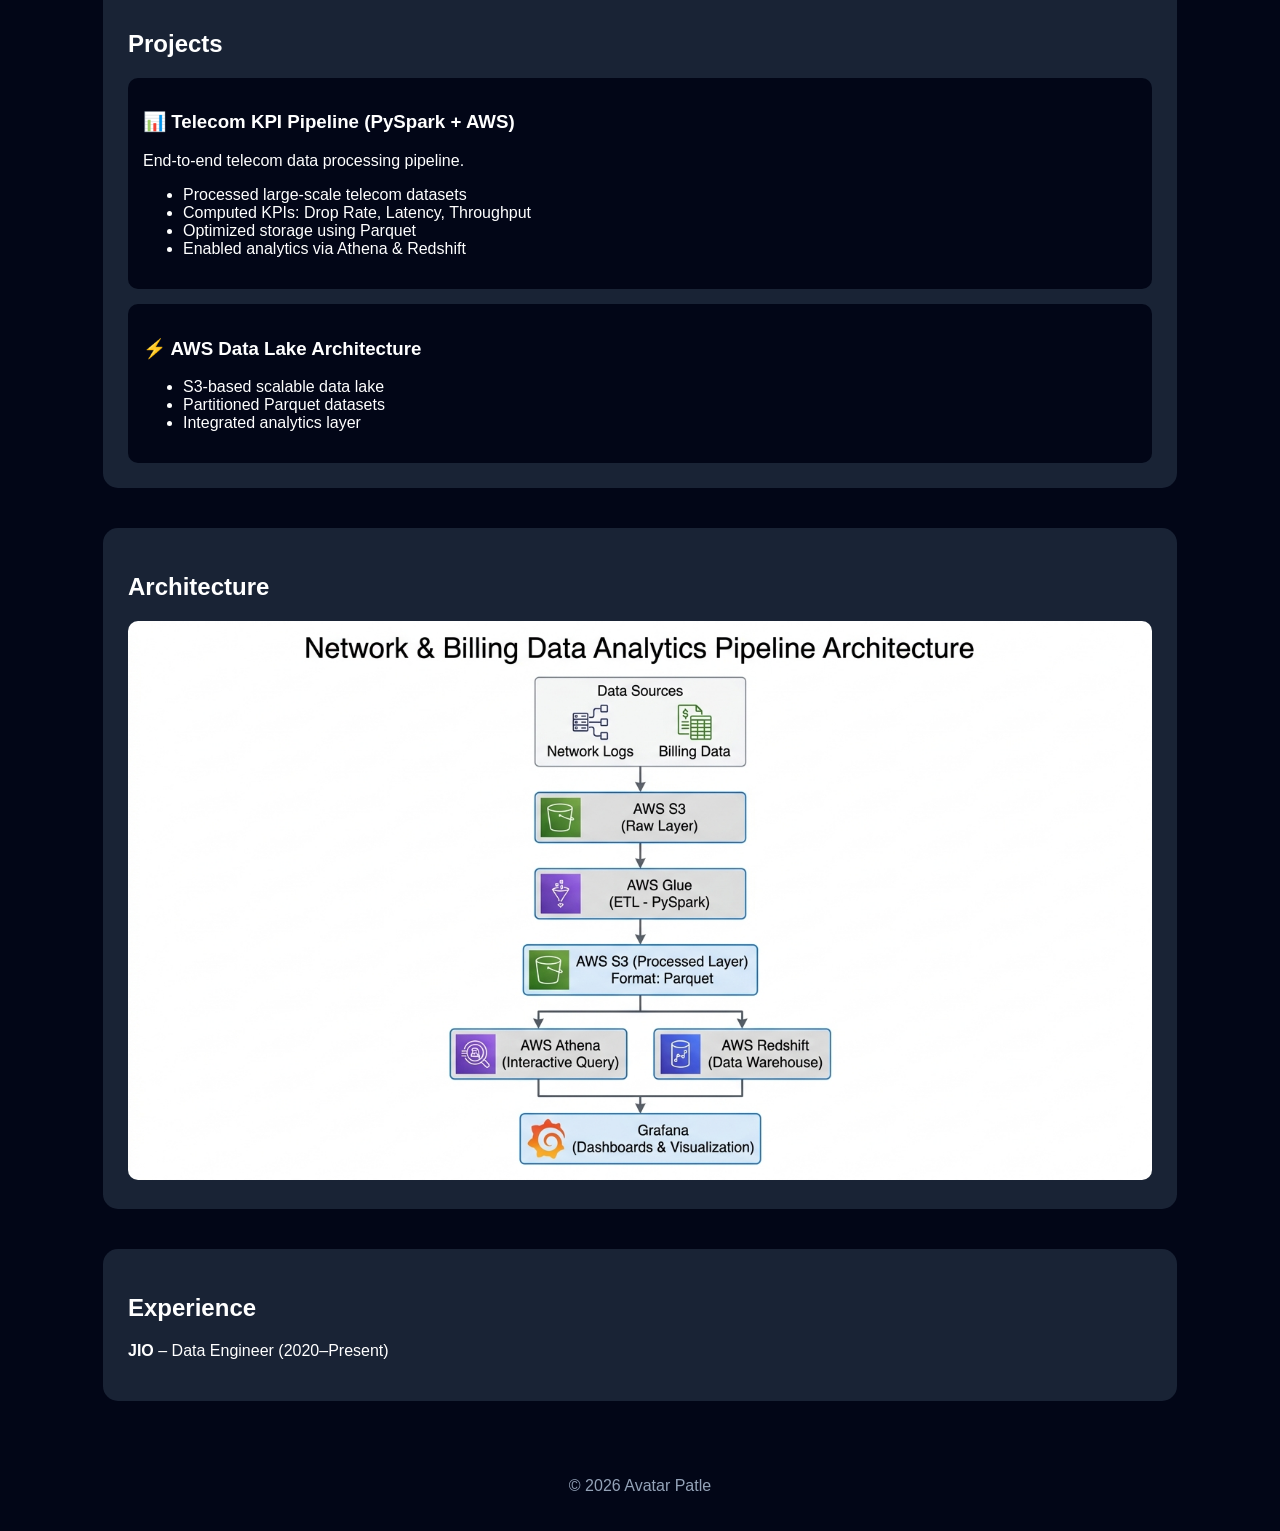
==== commit 8fd6595c: "Update index.html" ====
--- a/index.html
+++ b/index.html
@@ -105,7 +105,6 @@
 <section class="card reveal">
   <h2>Experience</h2>
   <p><strong>JIO</strong> – Data Engineer (2020–Present)</p>
-  <p><strong>Accord Synergy Ltd</strong> – Network Engineer</p>
 </section>
 
 <footer>
--- a/style.css
+++ b/style.css
@@ -7,12 +7,12 @@
 
 /* HERO */
 .hero {
-  height: 100vh;
+  height: 70vh;
+  min-height: 500px;
   position: relative;
   display: flex;
   justify-content: center;
   align-items: center;
-  overflow: hidden;
 }
 
 /* CANVAS */
@@ -31,15 +31,15 @@
 }
 
 .profile-img {
-  width: 150px;
-  height: 150px;
+  width: 140px;
+  height: 140px;
   border-radius: 50%;
   border: 4px solid #38bdf8;
-  margin-bottom: 15px;
 }
 
+/* TEXT */
 .hero h1 {
-  font-size: 42px;
+  font-size: 36px;
   color: #38bdf8;
 }
 
@@ -64,7 +64,6 @@
   padding: 25px;
   border-radius: 15px;
   background: rgba(30,41,59,0.85);
-  backdrop-filter: blur(10px);
 }
 
 /* METRICS */
@@ -93,6 +92,12 @@
   border-radius: 10px;
 }
 
+/* ARCHITECTURE IMAGE */
+.arch-img {
+  width: 100%;
+  border-radius: 10px;
+}
+
 /* FOOTER */
 footer {
   text-align: center;
@@ -100,7 +105,7 @@
   color: #94a3b8;
 }
 
-/* SCROLL ANIMATION */
+/* ANIMATION */
 .reveal {
   opacity: 0;
   transform: translateY(40px);
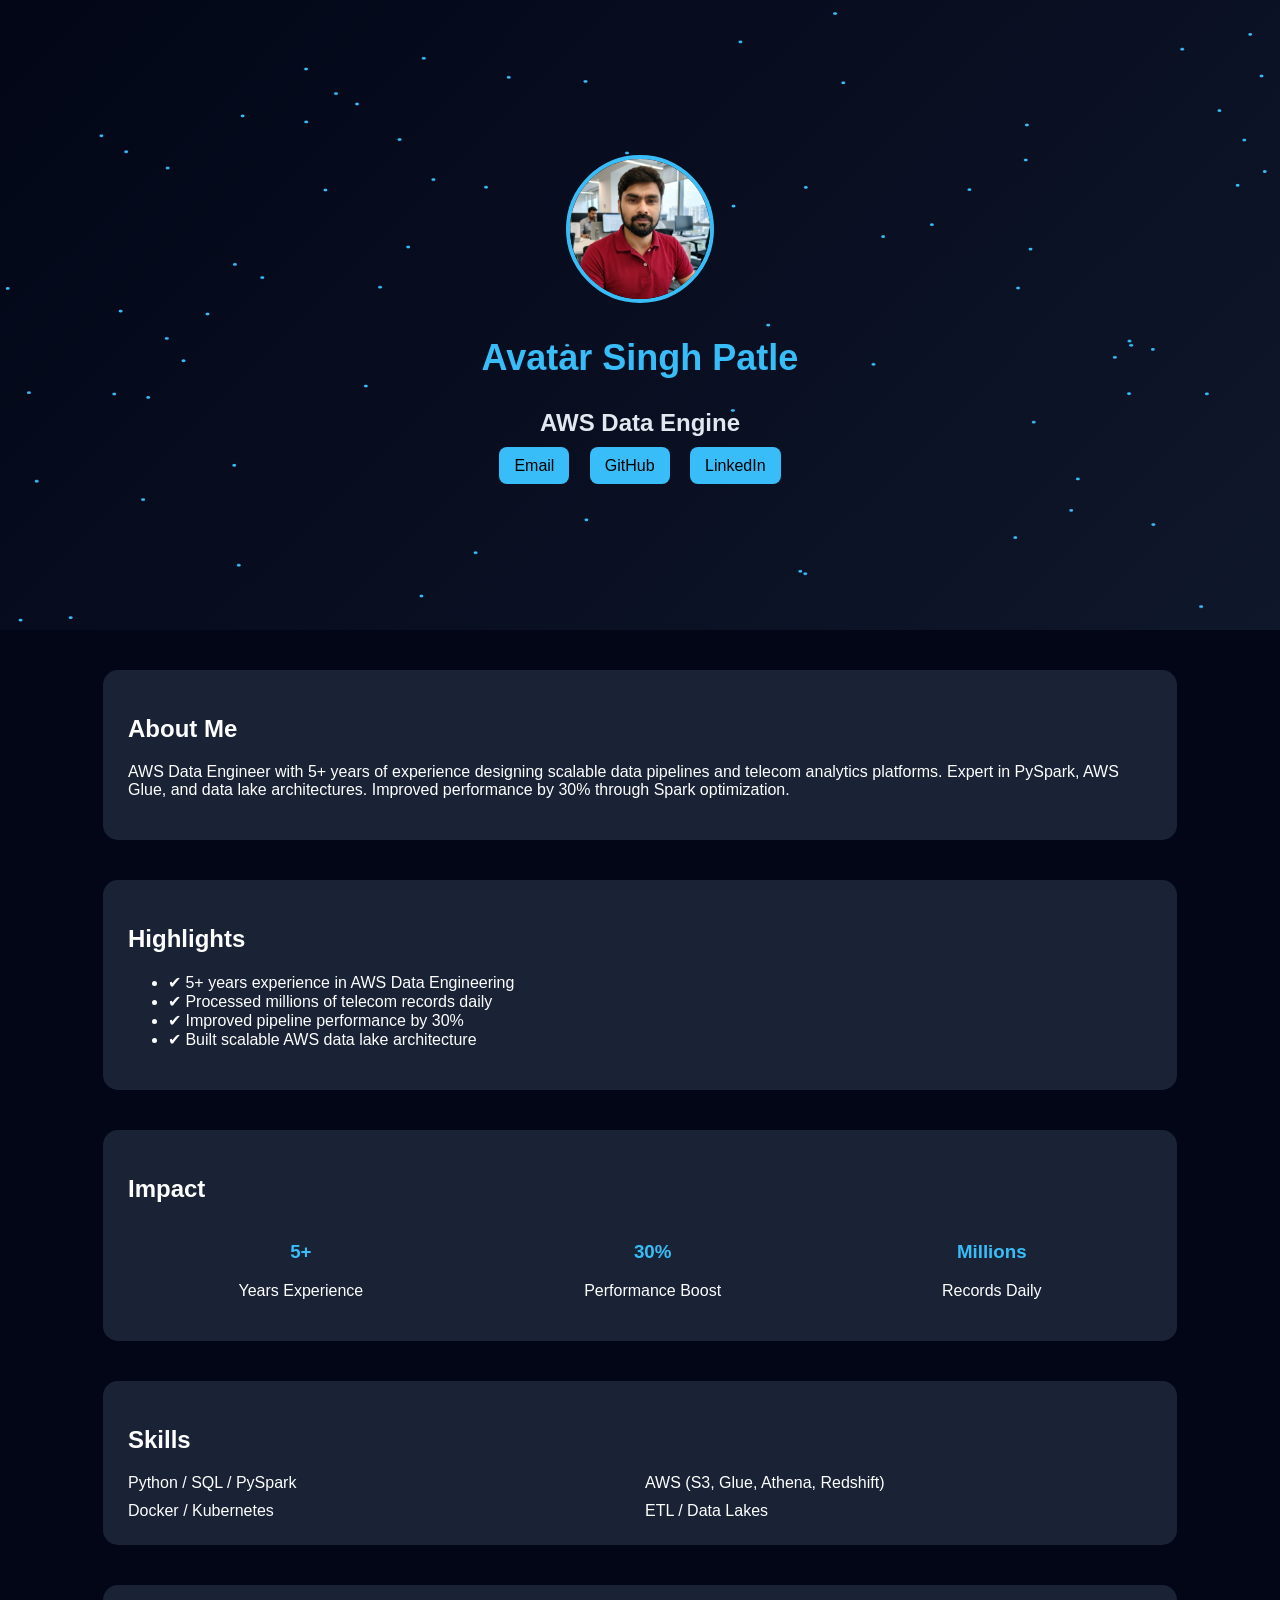
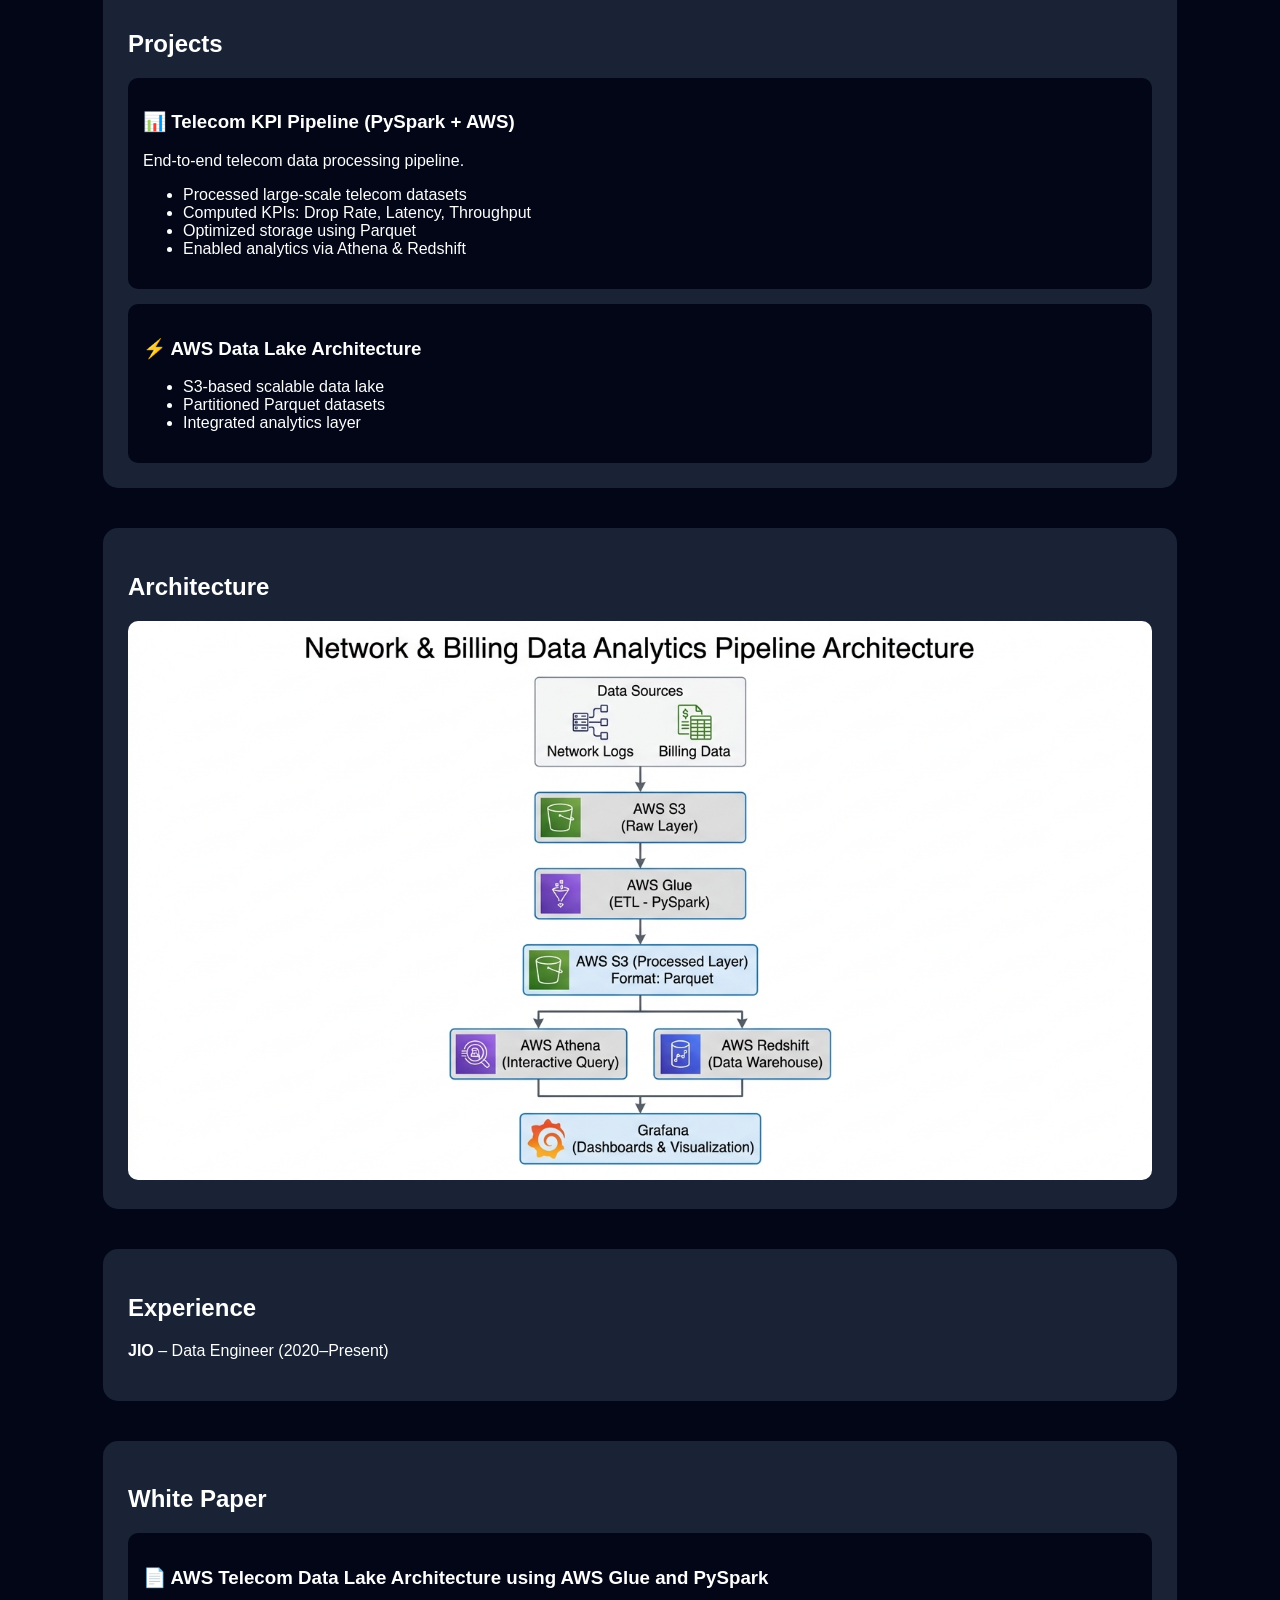
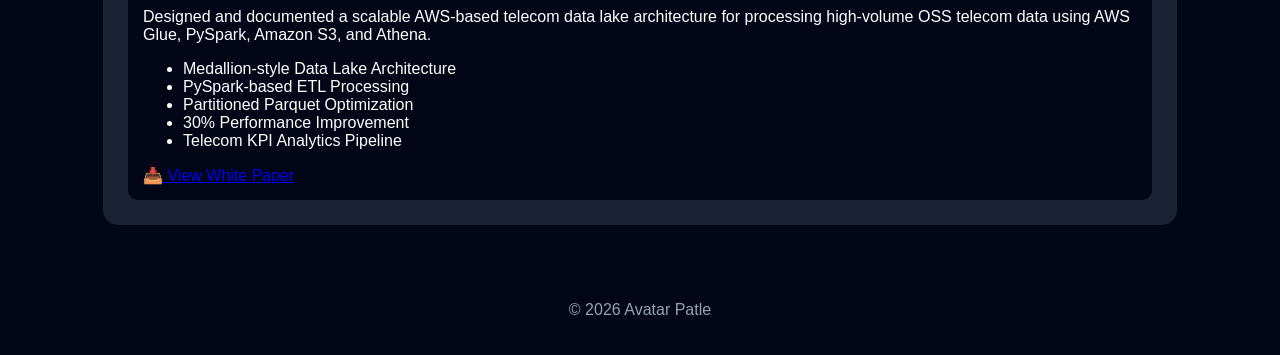
==== commit e39e9e0a: "Update index.html" ====
--- a/index.html
+++ b/index.html
@@ -107,6 +107,33 @@
   <p><strong>JIO</strong> – Data Engineer (2020–Present)</p>
 </section>
 
+  <!-- WHITE PAPER -->
+<section class="card reveal">
+  <h2>White Paper</h2>
+
+  <div class="project">
+    <h3>📄 AWS Telecom Data Lake Architecture using AWS Glue and PySpark</h3>
+
+    <p>
+      Designed and documented a scalable AWS-based telecom data lake architecture
+      for processing high-volume OSS telecom data using AWS Glue, PySpark,
+      Amazon S3, and Athena.
+    </p>
+
+    <ul>
+      <li>Medallion-style Data Lake Architecture</li>
+      <li>PySpark-based ETL Processing</li>
+      <li>Partitioned Parquet Optimization</li>
+      <li>30% Performance Improvement</li>
+      <li>Telecom KPI Analytics Pipeline</li>
+    </ul>
+
+    <a href="AWS_Data_Engineering_White_Paper.pdf" target="_blank" class="btn">
+      📥 View White Paper
+    </a>
+  </div>
+</section>
+
 <footer>
   <p>© 2026 Avatar Patle</p>
 </footer>
